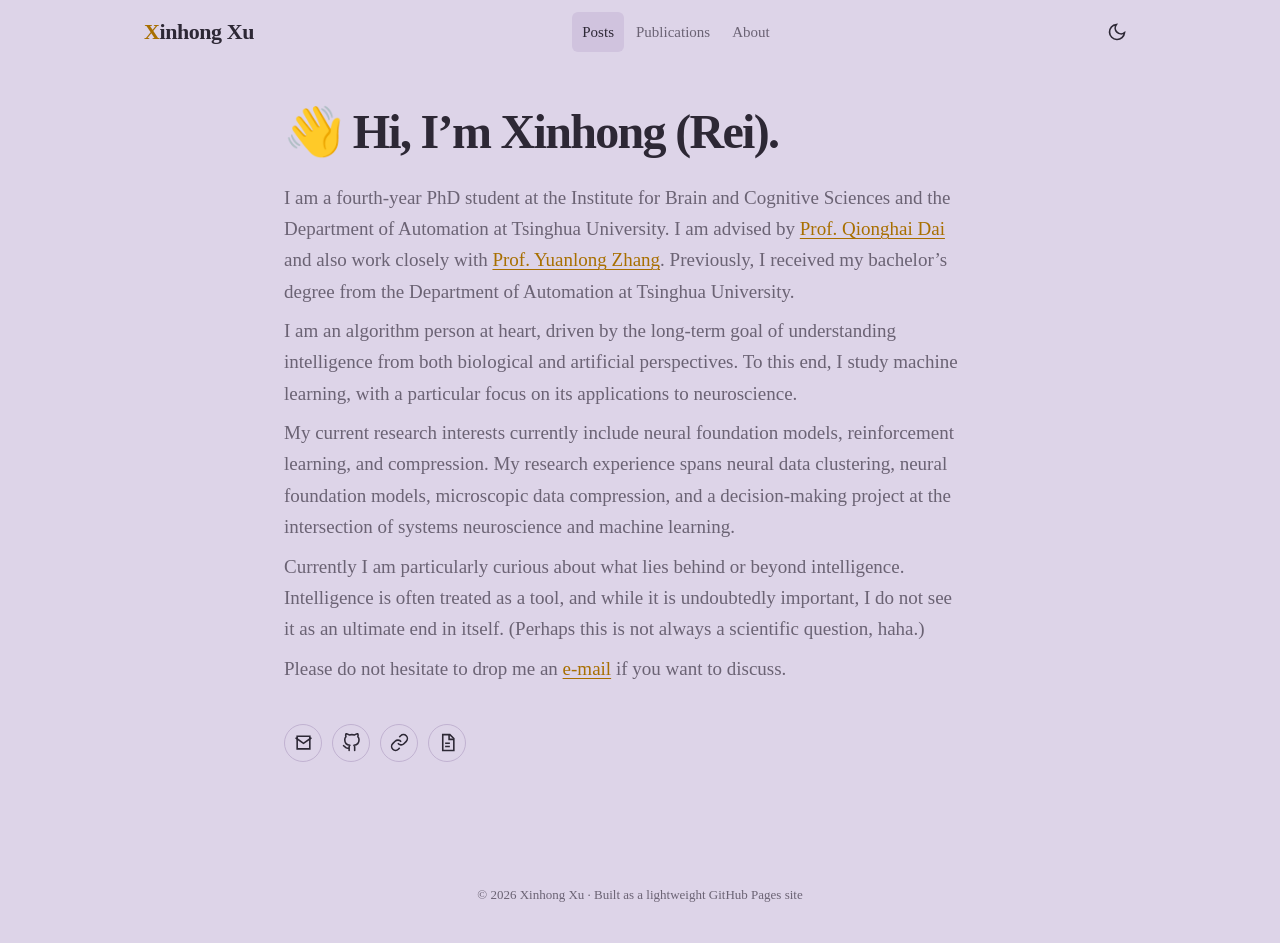
==== index.html @ ca02eb4d "Refine reflection on intelligence" ====
<!doctype html>
<html lang="en">
<head>
  <meta charset="utf-8">
  <meta name="viewport" content="width=device-width, initial-scale=1">
  <meta name="description" content="Personal academic website of Xinhong Xu, a Ph.D. candidate at Tsinghua University working on computational neuroscience, NeuroAI, and neural population dynamics.">
  <meta name="author" content="Xinhong Xu">
  <meta name="theme-color" content="#a86f00">
  <title>Xinhong Xu — NeuroAI & Computational Neuroscience</title>
  <link rel="icon" href="/favicon.svg" type="image/svg+xml">
  <link rel="stylesheet" href="/assets/css/style.css?v=13">
  <meta property="og:title" content="Xinhong Xu — NeuroAI & Computational Neuroscience">
  <meta property="og:description" content="Personal academic website of Xinhong Xu, a Ph.D. candidate at Tsinghua University working on computational neuroscience, NeuroAI, and neural population dynamics.">
  <meta property="og:type" content="website">
  <meta property="og:url" content="https://tsuxinh.github.io/">

</head>
<body id="top">

<header class="header">
  <nav class="nav" aria-label="Main navigation">
    <div class="logo"><a href="/"><span class="logo-mark">X</span>inhong Xu</a></div>
    <button class="menu-button" aria-expanded="false" aria-controls="menu" aria-label="Toggle navigation">☰</button>
    <ul id="menu"><li><a href="/" class="active">Posts</a></li><li><a href="/publications/" class="">Publications</a></li><li><a href="/about/" class="">About</a></li></ul>
    <span class="logo-switches">
      <button id="theme-toggle" aria-label="Toggle dark mode" title="Toggle dark mode">
        <svg id="moon" viewBox="0 0 24 24" fill="none" stroke="currentColor" stroke-width="2"><path d="M21 12.79A9 9 0 1 1 11.21 3 7 7 0 0 0 21 12.79z"/></svg>
        <svg id="sun" viewBox="0 0 24 24" fill="none" stroke="currentColor" stroke-width="2"><circle cx="12" cy="12" r="5"/><path d="M12 1v2M12 21v2M4.22 4.22l1.42 1.42M18.36 18.36l1.42 1.42M1 12h2M21 12h2M4.22 19.78l1.42-1.42M18.36 5.64l1.42-1.42"/></svg>
      </button>
    </span>
  </nav>
</header>
<main class="main">
<article class="first-entry home-info">
  <header class="entry-header"><h1>👋 Hi, I’m Xinhong (Rei).</h1></header>
  <section class="entry-content lead">
    <p>I am a fourth-year PhD student at the Institute for Brain and Cognitive Sciences and the Department of Automation at Tsinghua University. I am advised by <a class="inline-link" href="https://media.au.tsinghua.edu.cn/" target="_blank" rel="noopener">Prof. Qionghai Dai</a> and also work closely with <a class="inline-link" href="https://scholar.google.com/citations?hl=en&amp;user=mhQJ2cQAAAAJ&amp;view_op=list_works&amp;sortby=pubdate" target="_blank" rel="noopener">Prof. Yuanlong Zhang</a>. Previously, I received my bachelor&rsquo;s degree from the Department of Automation at Tsinghua University.</p>
    <p>I am an algorithm person at heart, driven by the long-term goal of understanding intelligence from both biological and artificial perspectives. To this end, I study machine learning, with a particular focus on its applications to neuroscience.</p>
    <p>My current research interests currently include neural foundation models, reinforcement learning, and compression. My research experience spans neural data clustering, neural foundation models, microscopic data compression, and a decision-making project at the intersection of systems neuroscience and machine learning.</p>
    <p>Currently I am particularly curious about what lies behind or beyond intelligence. Intelligence is often treated as a tool, and while it is undoubtedly important, I do not see it as an ultimate end in itself. (Perhaps this is not always a scientific question, haha.)</p>
    <p>Please do not hesitate to drop me an <a class="inline-link" href="mailto:xuxh0616@gmail.com">e-mail</a> if you want to discuss.</p>
  </section>
  <footer class="entry-footer">
<div class="social-icons" aria-label="Professional links">
  <a href="mailto:xuxh0616@gmail.com" title="Email" aria-label="Email"><svg viewBox="0 0 24 24" fill="none" stroke="currentColor" stroke-width="2"><path d="M4 4h16v16H4z"/><path d="M22 6l-10 7L2 6"/></svg></a>
  <a href="https://github.com/TSuXinH" target="_blank" rel="noopener" title="GitHub" aria-label="GitHub"><svg viewBox="0 0 24 24" fill="none" stroke="currentColor" stroke-width="2" stroke-linecap="round" stroke-linejoin="round"><path d="M9 19c-5 1.5-5-2.5-7-3m14 6v-3.87a3.37 3.37 0 0 0-.94-2.61c3.14-.35 6.44-1.54 6.44-7A5.44 5.44 0 0 0 20 4.77 5.07 5.07 0 0 0 19.91 1S18.73.65 16 2.48a13.38 13.38 0 0 0-7 0C6.27.65 5.09 1 5.09 1A5.07 5.07 0 0 0 5 4.77a5.44 5.44 0 0 0-1.5 3.78c0 5.42 3.3 6.61 6.44 7A3.37 3.37 0 0 0 9 18.13V22"/></svg></a>
  <a href="https://scholar.google.com/citations?user=r-g_zm0AAAAJ&hl=en" target="_blank" rel="noopener" title="Google Scholar" aria-label="Google Scholar"><svg viewBox="0 0 24 24" fill="none" stroke="currentColor" stroke-width="2"><path d="M10 13a5 5 0 0 0 7.54.54l3-3a5 5 0 0 0-7.07-7.07l-1.72 1.71"/><path d="M14 11a5 5 0 0 0-7.54-.54l-3 3a5 5 0 0 0 7.07 7.07l1.71-1.71"/></svg></a>
  <a href="/assets/files/CV.pdf" title="Curriculum Vitae" aria-label="Curriculum Vitae"><svg viewBox="0 0 24 24" fill="none" stroke="currentColor" stroke-width="2"><path d="M6 2h9l5 5v15H6z"/><path d="M14 2v6h6M9 13h6M9 17h6"/></svg></a>
</div></footer>
</article>
</main>

<footer class="footer"><span>&copy; 2026 Xinhong Xu</span><span>Built as a lightweight GitHub Pages site</span></footer>
<a href="#top" class="top-link" id="top-link" aria-label="Go to top"><svg viewBox="0 0 12 6" fill="currentColor"><path d="M12 6H0l6-6z"/></svg></a>
<script src="/assets/js/site.js?v=3"></script>

</body>
</html>
---- assets/css/style.css ----
:root {
  --theme: #ddd4e8;
  --entry: #ebe4f1;
  --primary: #2d2835;
  --secondary: #6b6374;
  --tertiary: #d0c3de;
  --content: #403848;
  --border: #c1b2d1;
  --accent: #a86f00;
  --accent-soft: #f0dfaa;
  --code-bg: #d5cae1;
  --shadow: 0 1px 2px rgba(57, 39, 75, 0.06), 0 8px 28px rgba(57, 39, 75, 0.08);
  --radius: 10px;
  --main-width: 760px;
  --wide-width: 1040px;
}

.dark {
  --theme: #1d1e20;
  --entry: #292a2e;
  --primary: #dadadb;
  --secondary: #9b9c9d;
  --tertiary: #35363a;
  --content: #c4c4c5;
  --border: #38393d;
  --accent: #f2c94c;
  --accent-soft: #51431f;
  --code-bg: #303136;
  --shadow: none;
}

* { box-sizing: border-box; }
html { scroll-behavior: smooth; }
body {
  margin: 0;
  color: var(--primary);
  background: var(--theme);
  font-family: "Times New Roman", Times, serif;
  font-size: 17px;
  line-height: 1.65;
  text-rendering: optimizeLegibility;
  -webkit-font-smoothing: antialiased;
}
a { color: inherit; text-decoration: none; }
a.inline-link, .post-content a, .pub-links a, .text-link { color: var(--accent); text-decoration: underline; text-decoration-thickness: 1px; text-underline-offset: 3px; }
a:focus-visible, button:focus-visible, input:focus-visible { outline: 3px solid var(--accent); outline-offset: 3px; }
img, svg { max-width: 100%; display: block; }
button, input { font: inherit; }

.header { border-bottom: 1px solid transparent; }
.nav {
  display: flex;
  align-items: center;
  justify-content: space-between;
  max-width: var(--wide-width);
  min-height: 64px;
  margin: auto;
  padding: 0 24px;
  gap: 18px;
}
.logo { display: flex; align-items: center; gap: 10px; font-weight: 700; white-space: nowrap; }
.logo a { font-size: 22px; letter-spacing: -0.02em; }
.logo-mark { color: var(--accent); font-weight: 800; }
#menu { display: flex; align-items: center; gap: 2px; margin: 0; padding: 0; list-style: none; }
#menu a { display: block; padding: 8px 10px; color: var(--secondary); font-size: 15px; border-radius: 6px; }
#menu a:hover, #menu a.active { color: var(--primary); background: var(--tertiary); }
.logo-switches { display: flex; align-items: center; }
#theme-toggle {
  width: 38px; height: 38px; border: 0; border-radius: 50%;
  display: grid; place-items: center; color: var(--primary); background: transparent; cursor: pointer;
}
#theme-toggle:hover { background: var(--tertiary); }
#theme-toggle svg { width: 20px; height: 20px; }
.dark #moon { display: none; }
body:not(.dark) #sun { display: none; }
.menu-button { display: none; border: 0; background: transparent; color: var(--primary); padding: 8px; cursor: pointer; }

.main { max-width: var(--main-width); margin: auto; padding: 28px 24px 72px; min-height: calc(100vh - 140px); }
.main.wide { max-width: var(--wide-width); }

.first-entry { position: relative; margin: 12px 0 30px; min-height: 280px; display: flex; flex-direction: column; justify-content: center; }
.home-info { min-height: 250px; }
.entry-header h1 { margin: 0 0 14px; font-size: clamp(34px, 6vw, 48px); line-height: 1.14; letter-spacing: -0.035em; }
.entry-header h2 { margin: 0; font-size: 25px; line-height: 1.3; letter-spacing: -0.018em; }
.entry-content { color: var(--secondary); }
.entry-content p { margin: 8px 0; }
.entry-footer { margin-top: 14px; color: var(--secondary); font-size: 14px; }
.kicker { color: var(--accent); font-weight: 700; font-size: 13px; text-transform: uppercase; letter-spacing: .09em; }
.lead { font-size: 19px; max-width: 680px; }

.social-icons { display: flex; align-items: center; gap: 10px; margin-top: 18px; flex-wrap: wrap; }
.social-icons a { width: 38px; height: 38px; display: grid; place-items: center; border: 1px solid var(--border); border-radius: 50%; color: var(--primary); }
.social-icons a:hover { color: var(--accent); border-color: var(--accent); transform: translateY(-1px); }
.social-icons svg { width: 19px; height: 19px; }

.page-header { margin: 28px 0 30px; }
.page-header h1 { margin: 0 0 8px; font-size: 40px; line-height: 1.2; letter-spacing: -0.035em; }
.page-header p { color: var(--secondary); margin: 0; max-width: 680px; }

.post-single { max-width: 760px; margin: auto; }
.post-title { font-size: clamp(36px, 7vw, 52px); line-height: 1.12; letter-spacing: -0.04em; margin: 18px 0 12px; }
.post-meta { color: var(--secondary); font-size: 14px; margin-bottom: 32px; }
.post-content { color: var(--content); }
.post-content h2 { color: var(--primary); margin: 38px 0 12px; font-size: 28px; line-height: 1.25; letter-spacing: -0.025em; }
.post-content h3 { color: var(--primary); margin: 28px 0 8px; font-size: 21px; }
.post-content p, .post-content ul { margin: 14px 0; }
.post-content li { margin: 7px 0; }
.post-content blockquote { margin: 24px 0; padding: 2px 0 2px 20px; border-left: 3px solid var(--accent); color: var(--secondary); }
.post-content code { background: var(--code-bg); padding: .12em .35em; border-radius: 4px; font-family: inherit; font-size: .9em; }
.post-content pre { background: var(--code-bg); padding: 18px; overflow-x: auto; border-radius: 8px; border: 1px solid var(--border); font-family: inherit; }

.publication-nav { display: flex; flex-wrap: wrap; gap: 8px; margin-top: 22px; }
.publication-nav a { padding: 7px 12px; color: var(--content); background: var(--entry); border: 1px solid var(--border); border-radius: 999px; font-size: 14px; }
.publication-nav a:hover { color: var(--accent); border-color: var(--accent); }
.publication-groups { display: grid; gap: 30px; }
.pub-group { scroll-margin-top: 24px; padding: 24px; background: var(--entry); border: 1px solid var(--border); border-radius: var(--radius); box-shadow: var(--shadow); }
.pub-group-header { display: flex; align-items: end; justify-content: space-between; gap: 18px; padding-bottom: 16px; border-bottom: 1px solid var(--border); }
.pub-group-header h2 { margin: 2px 0 0; font-size: 28px; letter-spacing: -0.025em; }
.pub-count { flex: none; padding: 4px 9px; color: var(--secondary); background: var(--tertiary); border-radius: 999px; font-size: 12px; }
.pub-list { display: grid; gap: 0; }
.publication {
  display: grid; grid-template-columns: 220px 1fr; gap: 24px; align-items: start;
  padding: 22px 0; border-top: 1px solid var(--border);
}
.publication:first-child { border-top: 0; }
.pub-teaser { aspect-ratio: 16 / 10; overflow: hidden; border-radius: 6px; border: 1px solid var(--border); background: var(--tertiary); }
.pub-teaser img { width: 100%; height: 100%; object-fit: cover; }
.pub-info h2 { margin: 0 0 7px; font-size: 21px; line-height: 1.32; }
.pub-info p { margin: 6px 0; color: var(--secondary); font-size: 15px; }
.pub-info .authors { color: var(--content); }
.pub-info .venue { color: var(--accent); font-weight: 650; }
.pub-links { display: flex; flex-wrap: wrap; gap: 12px; margin-top: 10px; font-size: 14px; }

.visitor-map { max-width: 560px; margin: 0 auto; padding: 26px; text-align: center; background: var(--entry); border: 1px solid var(--border); border-radius: var(--radius); box-shadow: var(--shadow); }
.visitor-map-header h2 { margin: 2px 0 18px; font-size: 28px; letter-spacing: -0.025em; }
.visitor-map-embed { width: min(100%, 480px); min-height: 260px; display: grid; place-items: center; margin: 0 auto; overflow: hidden; }
.visitor-map-embed canvas, .visitor-map-embed iframe, .visitor-map-embed img { max-width: 100%; }
.visitor-map-fallback { display: none; margin: 0; color: var(--secondary); font-size: 14px; }
.visitor-map-embed.is-unavailable .visitor-map-fallback { display: block; }
.visitor-total { position: relative; display: inline-block; height: 28px; margin-top: 14px; overflow: hidden; border-radius: 3px; font-family: "Times New Roman", Times, serif; line-height: 1; }
.visitor-total-label { position: absolute; inset: 0 auto 0 0; z-index: 1; width: 102px; display: grid; place-items: center; color: #fff; background: #403848; font-size: 16px; }
.visitor-total-count, .visitor-total-count img { display: block; width: auto; height: 28px; }
.visitor-total-count img { max-width: none; }
.visitor-note { margin: 14px 0 0; color: var(--secondary); font-size: 13px; }


.tag-cloud { display: flex; flex-wrap: wrap; gap: 10px; margin: 20px 0 36px; }
.tag-cloud a { padding: 7px 12px; background: var(--tertiary); border-radius: 999px; color: var(--secondary); }
.tag-cloud a:hover { color: var(--accent); }
.tag-section { scroll-margin-top: 24px; }

.empty-state { color: var(--secondary); padding: 24px 0; }

.cv-toolbar { display: flex; gap: 12px; margin-bottom: 24px; }
.button { display: inline-block; padding: 9px 14px; border: 1px solid var(--border); border-radius: 7px; background: var(--entry); cursor: pointer; }
.button.primary { color: white; background: var(--accent); border-color: var(--accent); }
.cv-section { margin: 30px 0; }
.cv-section h2 { margin: 0 0 12px; border-bottom: 1px solid var(--border); padding-bottom: 7px; font-size: 20px; text-transform: uppercase; letter-spacing: .06em; }
.cv-row { display: grid; grid-template-columns: 1fr auto; gap: 18px; margin: 15px 0; }
.cv-row h3 { margin: 0; font-size: 17px; }
.cv-row p { margin: 2px 0; color: var(--secondary); }
.cv-date { white-space: nowrap; color: var(--secondary); font-size: 14px; }

.footer { max-width: var(--wide-width); margin: auto; padding: 20px 24px 38px; color: var(--secondary); font-size: 13px; text-align: center; }
.footer span + span::before { content: " · "; }
.top-link { position: fixed; right: 24px; bottom: 24px; width: 38px; height: 38px; display: none; place-items: center; background: var(--entry); border: 1px solid var(--border); border-radius: 8px; box-shadow: var(--shadow); }
.top-link.visible { display: grid; }
.top-link svg { width: 16px; }

.notice { padding: 14px 16px; background: var(--accent-soft); border-left: 3px solid var(--accent); border-radius: 4px; color: var(--content); }
.muted { color: var(--secondary); }
.divider { border: 0; border-top: 1px solid var(--border); margin: 36px 0; }

@media (max-width: 820px) {
  .nav { align-items: flex-start; flex-wrap: wrap; padding-top: 12px; padding-bottom: 12px; }
  .menu-button { display: block; margin-left: auto; }
  .logo-switches { margin-left: auto; }
  #menu { display: none; width: 100%; flex-wrap: wrap; padding-top: 6px; }
  #menu.open { display: flex; }
  #menu a { padding: 7px 9px; }
  .publication { grid-template-columns: 160px 1fr; gap: 18px; }
}

@media (max-width: 600px) {
  body { font-size: 16px; }
  .main { padding-left: 18px; padding-right: 18px; }
  .nav { padding-left: 18px; padding-right: 18px; }
  .first-entry { min-height: 210px; }
  .publication { grid-template-columns: 1fr; gap: 14px; }
  .pub-teaser { max-width: 100%; }
  .pub-group { padding: 18px; }
  .pub-group-header { align-items: start; }
  .visitor-map { padding: 18px; }
  .visitor-map-embed { min-height: 220px; }
  .cv-row { grid-template-columns: 1fr; gap: 2px; }
  .cv-date { order: -1; }
  .footer span { display: block; }
  .footer span + span::before { content: ""; }
}

@media (prefers-reduced-motion: reduce) {
  *, *::before, *::after { scroll-behavior: auto !important; transition: none !important; }
}

@media print {
  .header, .footer, .top-link, .cv-toolbar { display: none !important; }
  body { color: #000; background: #fff; font-size: 11pt; }
  .main { max-width: none; padding: 0; }
  .page-header { margin-top: 0; }
  a { text-decoration: none !important; color: #000 !important; }
  .cv-section { break-inside: avoid; }
}
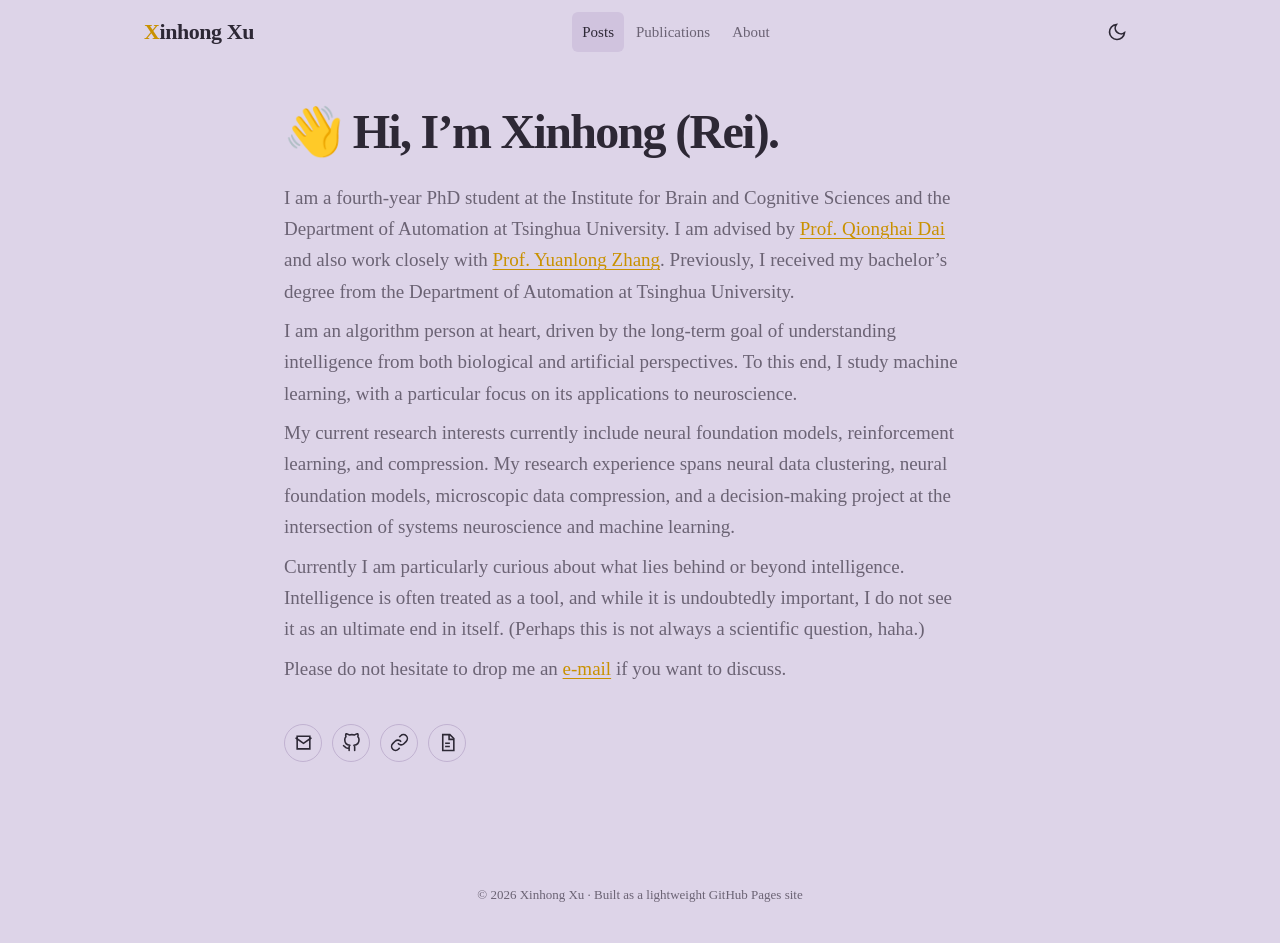
==== commit b5983c53: "Brighten gold accent in light theme" ====
--- a/index.html
+++ b/index.html
@@ -5,10 +5,10 @@
   <meta name="viewport" content="width=device-width, initial-scale=1">
   <meta name="description" content="Personal academic website of Xinhong Xu, a Ph.D. candidate at Tsinghua University working on computational neuroscience, NeuroAI, and neural population dynamics.">
   <meta name="author" content="Xinhong Xu">
-  <meta name="theme-color" content="#a86f00">
+  <meta name="theme-color" content="#c99100">
   <title>Xinhong Xu — NeuroAI & Computational Neuroscience</title>
   <link rel="icon" href="/favicon.svg" type="image/svg+xml">
-  <link rel="stylesheet" href="/assets/css/style.css?v=13">
+  <link rel="stylesheet" href="/assets/css/style.css?v=14">
   <meta property="og:title" content="Xinhong Xu — NeuroAI & Computational Neuroscience">
   <meta property="og:description" content="Personal academic website of Xinhong Xu, a Ph.D. candidate at Tsinghua University working on computational neuroscience, NeuroAI, and neural population dynamics.">
   <meta property="og:type" content="website">
--- a/assets/css/style.css
+++ b/assets/css/style.css
@@ -6,8 +6,8 @@
   --tertiary: #d0c3de;
   --content: #403848;
   --border: #c1b2d1;
-  --accent: #a86f00;
-  --accent-soft: #f0dfaa;
+  --accent: #c99100;
+  --accent-soft: #f6e7b0;
   --code-bg: #d5cae1;
   --shadow: 0 1px 2px rgba(57, 39, 75, 0.06), 0 8px 28px rgba(57, 39, 75, 0.08);
   --radius: 10px;
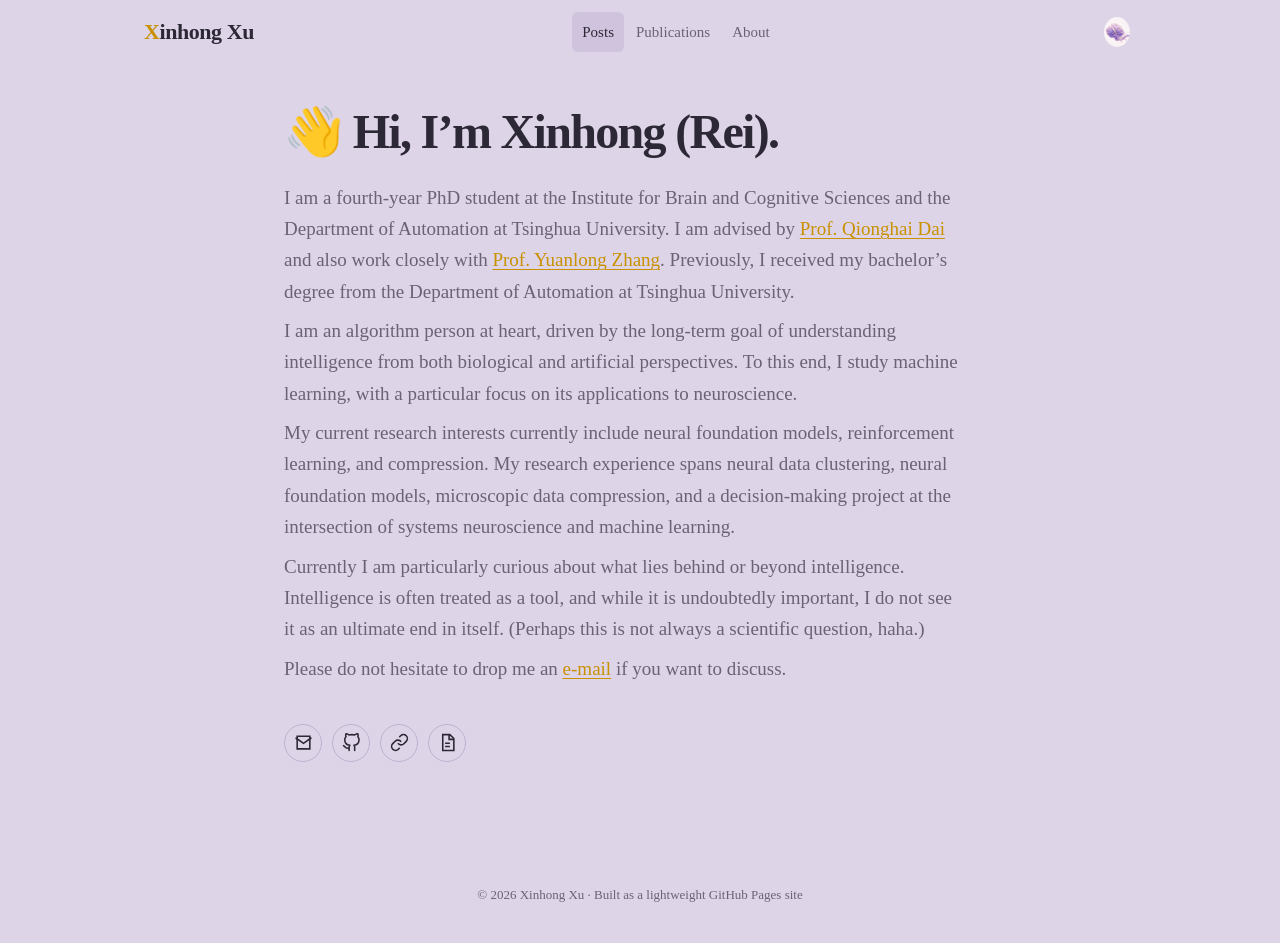
==== commit 354af2c9: "Use custom day and night theme icons" ====
--- a/index.html
+++ b/index.html
@@ -8,7 +8,7 @@
   <meta name="theme-color" content="#c99100">
   <title>Xinhong Xu — NeuroAI & Computational Neuroscience</title>
   <link rel="icon" href="/favicon.svg" type="image/svg+xml">
-  <link rel="stylesheet" href="/assets/css/style.css?v=14">
+  <link rel="stylesheet" href="/assets/css/style.css?v=15">
   <meta property="og:title" content="Xinhong Xu — NeuroAI & Computational Neuroscience">
   <meta property="og:description" content="Personal academic website of Xinhong Xu, a Ph.D. candidate at Tsinghua University working on computational neuroscience, NeuroAI, and neural population dynamics.">
   <meta property="og:type" content="website">
@@ -24,8 +24,7 @@
     <ul id="menu"><li><a href="/" class="active">Posts</a></li><li><a href="/publications/" class="">Publications</a></li><li><a href="/about/" class="">About</a></li></ul>
     <span class="logo-switches">
       <button id="theme-toggle" aria-label="Toggle dark mode" title="Toggle dark mode">
-        <svg id="moon" viewBox="0 0 24 24" fill="none" stroke="currentColor" stroke-width="2"><path d="M21 12.79A9 9 0 1 1 11.21 3 7 7 0 0 0 21 12.79z"/></svg>
-        <svg id="sun" viewBox="0 0 24 24" fill="none" stroke="currentColor" stroke-width="2"><circle cx="12" cy="12" r="5"/><path d="M12 1v2M12 21v2M4.22 4.22l1.42 1.42M18.36 18.36l1.42 1.42M1 12h2M21 12h2M4.22 19.78l1.42-1.42M18.36 5.64l1.42-1.42"/></svg>
+        <img id="theme-icon" alt="" aria-hidden="true">
       </button>
     </span>
   </nav>
@@ -52,7 +51,7 @@
 
 <footer class="footer"><span>&copy; 2026 Xinhong Xu</span><span>Built as a lightweight GitHub Pages site</span></footer>
 <a href="#top" class="top-link" id="top-link" aria-label="Go to top"><svg viewBox="0 0 12 6" fill="currentColor"><path d="M12 6H0l6-6z"/></svg></a>
-<script src="/assets/js/site.js?v=3"></script>
+<script src="/assets/js/site.js?v=4"></script>
 
 </body>
 </html>
--- a/assets/css/style.css
+++ b/assets/css/style.css
@@ -70,9 +70,7 @@
   display: grid; place-items: center; color: var(--primary); background: transparent; cursor: pointer;
 }
 #theme-toggle:hover { background: var(--tertiary); }
-#theme-toggle svg { width: 20px; height: 20px; }
-.dark #moon { display: none; }
-body:not(.dark) #sun { display: none; }
+#theme-icon { width: 30px; height: 30px; display: block; object-fit: cover; border-radius: 50%; }
 .menu-button { display: none; border: 0; background: transparent; color: var(--primary); padding: 8px; cursor: pointer; }
 
 .main { max-width: var(--main-width); margin: auto; padding: 28px 24px 72px; min-height: calc(100vh - 140px); }
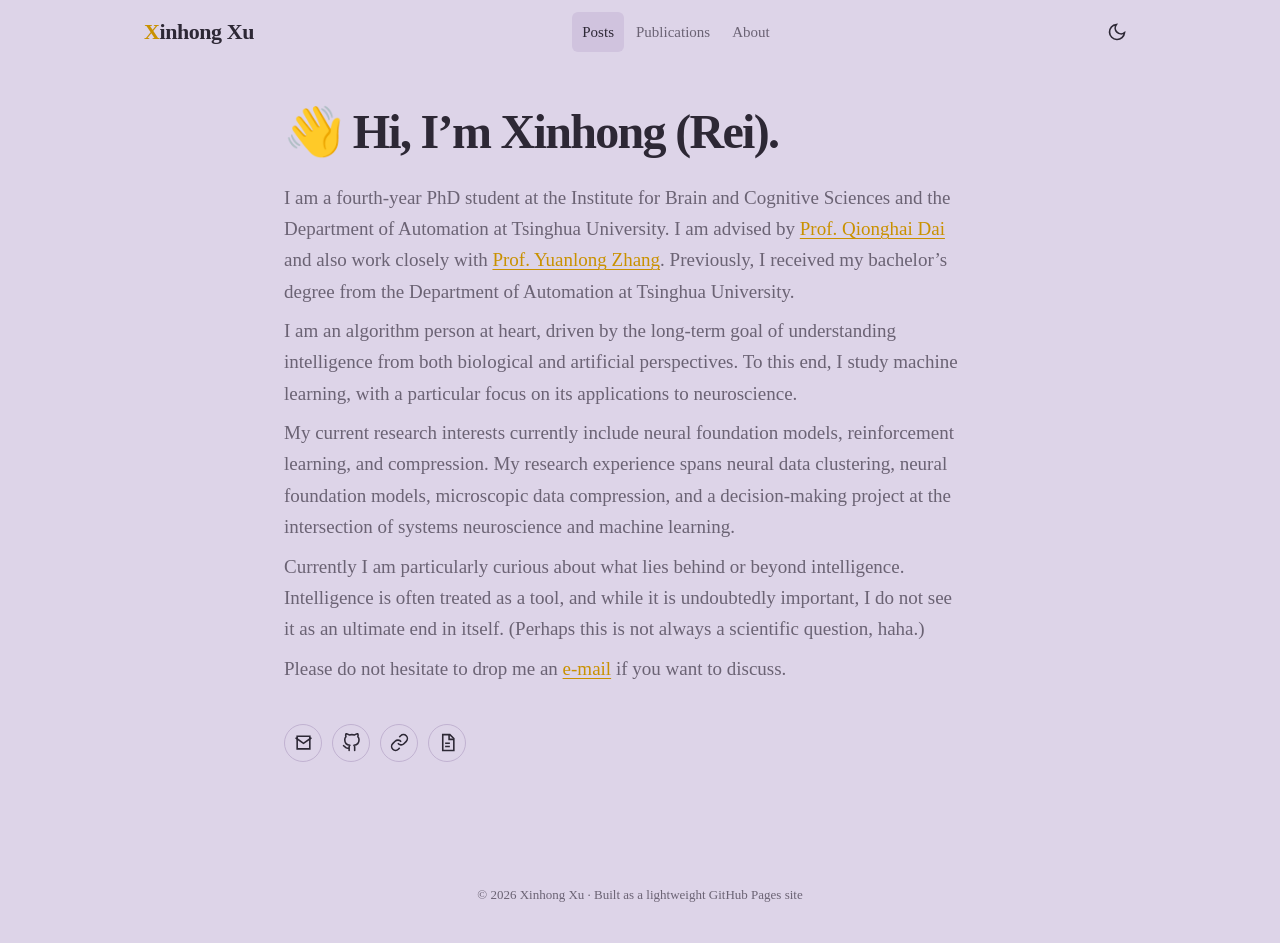
==== commit b4b353ea: "Use day and night artwork as favicons" ====
--- a/index.html
+++ b/index.html
@@ -7,8 +7,8 @@
   <meta name="author" content="Xinhong Xu">
   <meta name="theme-color" content="#c99100">
   <title>Xinhong Xu — NeuroAI & Computational Neuroscience</title>
-  <link rel="icon" href="/favicon.svg" type="image/svg+xml">
-  <link rel="stylesheet" href="/assets/css/style.css?v=15">
+  <link id="theme-favicon" rel="icon" href="/assets/img/day.png" type="image/png">
+  <link rel="stylesheet" href="/assets/css/style.css?v=16">
   <meta property="og:title" content="Xinhong Xu — NeuroAI & Computational Neuroscience">
   <meta property="og:description" content="Personal academic website of Xinhong Xu, a Ph.D. candidate at Tsinghua University working on computational neuroscience, NeuroAI, and neural population dynamics.">
   <meta property="og:type" content="website">
@@ -24,7 +24,8 @@
     <ul id="menu"><li><a href="/" class="active">Posts</a></li><li><a href="/publications/" class="">Publications</a></li><li><a href="/about/" class="">About</a></li></ul>
     <span class="logo-switches">
       <button id="theme-toggle" aria-label="Toggle dark mode" title="Toggle dark mode">
-        <img id="theme-icon" alt="" aria-hidden="true">
+        <svg id="moon" viewBox="0 0 24 24" fill="none" stroke="currentColor" stroke-width="2"><path d="M21 12.79A9 9 0 1 1 11.21 3 7 7 0 0 0 21 12.79z"/></svg>
+        <svg id="sun" viewBox="0 0 24 24" fill="none" stroke="currentColor" stroke-width="2"><circle cx="12" cy="12" r="5"/><path d="M12 1v2M12 21v2M4.22 4.22l1.42 1.42M18.36 18.36l1.42 1.42M1 12h2M21 12h2M4.22 19.78l1.42-1.42M18.36 5.64l1.42-1.42"/></svg>
       </button>
     </span>
   </nav>
@@ -51,7 +52,7 @@
 
 <footer class="footer"><span>&copy; 2026 Xinhong Xu</span><span>Built as a lightweight GitHub Pages site</span></footer>
 <a href="#top" class="top-link" id="top-link" aria-label="Go to top"><svg viewBox="0 0 12 6" fill="currentColor"><path d="M12 6H0l6-6z"/></svg></a>
-<script src="/assets/js/site.js?v=4"></script>
+<script src="/assets/js/site.js?v=5"></script>
 
 </body>
 </html>
--- a/assets/css/style.css
+++ b/assets/css/style.css
@@ -70,7 +70,9 @@
   display: grid; place-items: center; color: var(--primary); background: transparent; cursor: pointer;
 }
 #theme-toggle:hover { background: var(--tertiary); }
-#theme-icon { width: 30px; height: 30px; display: block; object-fit: cover; border-radius: 50%; }
+#theme-toggle svg { width: 20px; height: 20px; }
+.dark #moon { display: none; }
+body:not(.dark) #sun { display: none; }
 .menu-button { display: none; border: 0; background: transparent; color: var(--primary); padding: 8px; cursor: pointer; }
 
 .main { max-width: var(--main-width); margin: auto; padding: 28px 24px 72px; min-height: calc(100vh - 140px); }
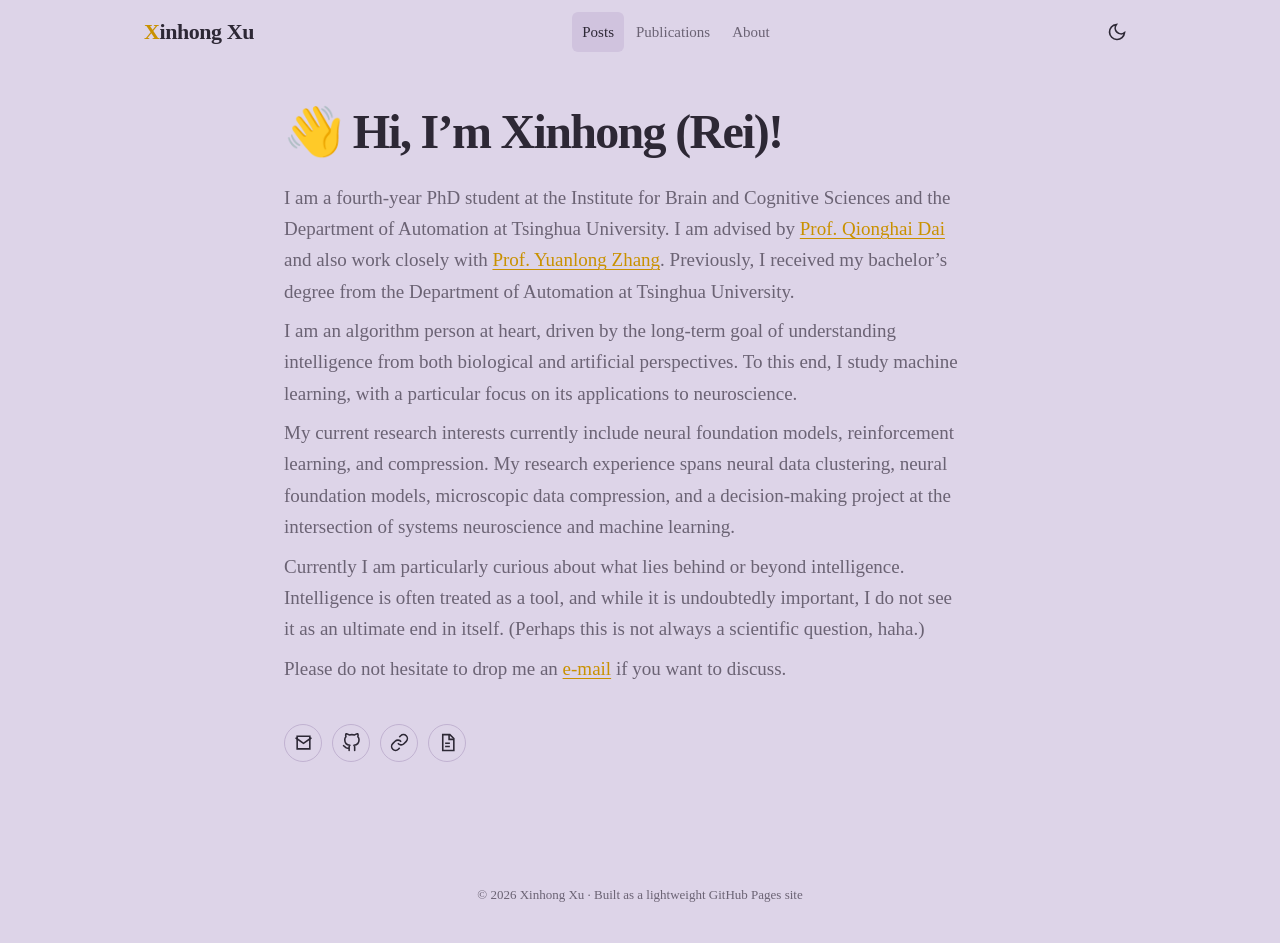
==== commit 136f6618: "Update homepage greeting punctuation" ====
--- a/index.html
+++ b/index.html
@@ -6,8 +6,8 @@
   <meta name="description" content="Personal academic website of Xinhong Xu, a Ph.D. candidate at Tsinghua University working on computational neuroscience, NeuroAI, and neural population dynamics.">
   <meta name="author" content="Xinhong Xu">
   <meta name="theme-color" content="#c99100">
-  <title>Xinhong Xu — NeuroAI & Computational Neuroscience</title>
-  <link id="theme-favicon" rel="icon" href="/assets/img/day.png" type="image/png">
+  <title>Xinhong Rei Xu</title>
+  <link rel="icon" href="/assets/img/night.png?v=3" type="image/png" sizes="any">
   <link rel="stylesheet" href="/assets/css/style.css?v=16">
   <meta property="og:title" content="Xinhong Xu — NeuroAI & Computational Neuroscience">
   <meta property="og:description" content="Personal academic website of Xinhong Xu, a Ph.D. candidate at Tsinghua University working on computational neuroscience, NeuroAI, and neural population dynamics.">
@@ -32,7 +32,7 @@
 </header>
 <main class="main">
 <article class="first-entry home-info">
-  <header class="entry-header"><h1>👋 Hi, I’m Xinhong (Rei).</h1></header>
+  <header class="entry-header"><h1>👋 Hi, I’m Xinhong (Rei)!</h1></header>
   <section class="entry-content lead">
     <p>I am a fourth-year PhD student at the Institute for Brain and Cognitive Sciences and the Department of Automation at Tsinghua University. I am advised by <a class="inline-link" href="https://media.au.tsinghua.edu.cn/" target="_blank" rel="noopener">Prof. Qionghai Dai</a> and also work closely with <a class="inline-link" href="https://scholar.google.com/citations?hl=en&amp;user=mhQJ2cQAAAAJ&amp;view_op=list_works&amp;sortby=pubdate" target="_blank" rel="noopener">Prof. Yuanlong Zhang</a>. Previously, I received my bachelor&rsquo;s degree from the Department of Automation at Tsinghua University.</p>
     <p>I am an algorithm person at heart, driven by the long-term goal of understanding intelligence from both biological and artificial perspectives. To this end, I study machine learning, with a particular focus on its applications to neuroscience.</p>
@@ -52,7 +52,7 @@
 
 <footer class="footer"><span>&copy; 2026 Xinhong Xu</span><span>Built as a lightweight GitHub Pages site</span></footer>
 <a href="#top" class="top-link" id="top-link" aria-label="Go to top"><svg viewBox="0 0 12 6" fill="currentColor"><path d="M12 6H0l6-6z"/></svg></a>
-<script src="/assets/js/site.js?v=5"></script>
+<script src="/assets/js/site.js?v=6"></script>
 
 </body>
 </html>
